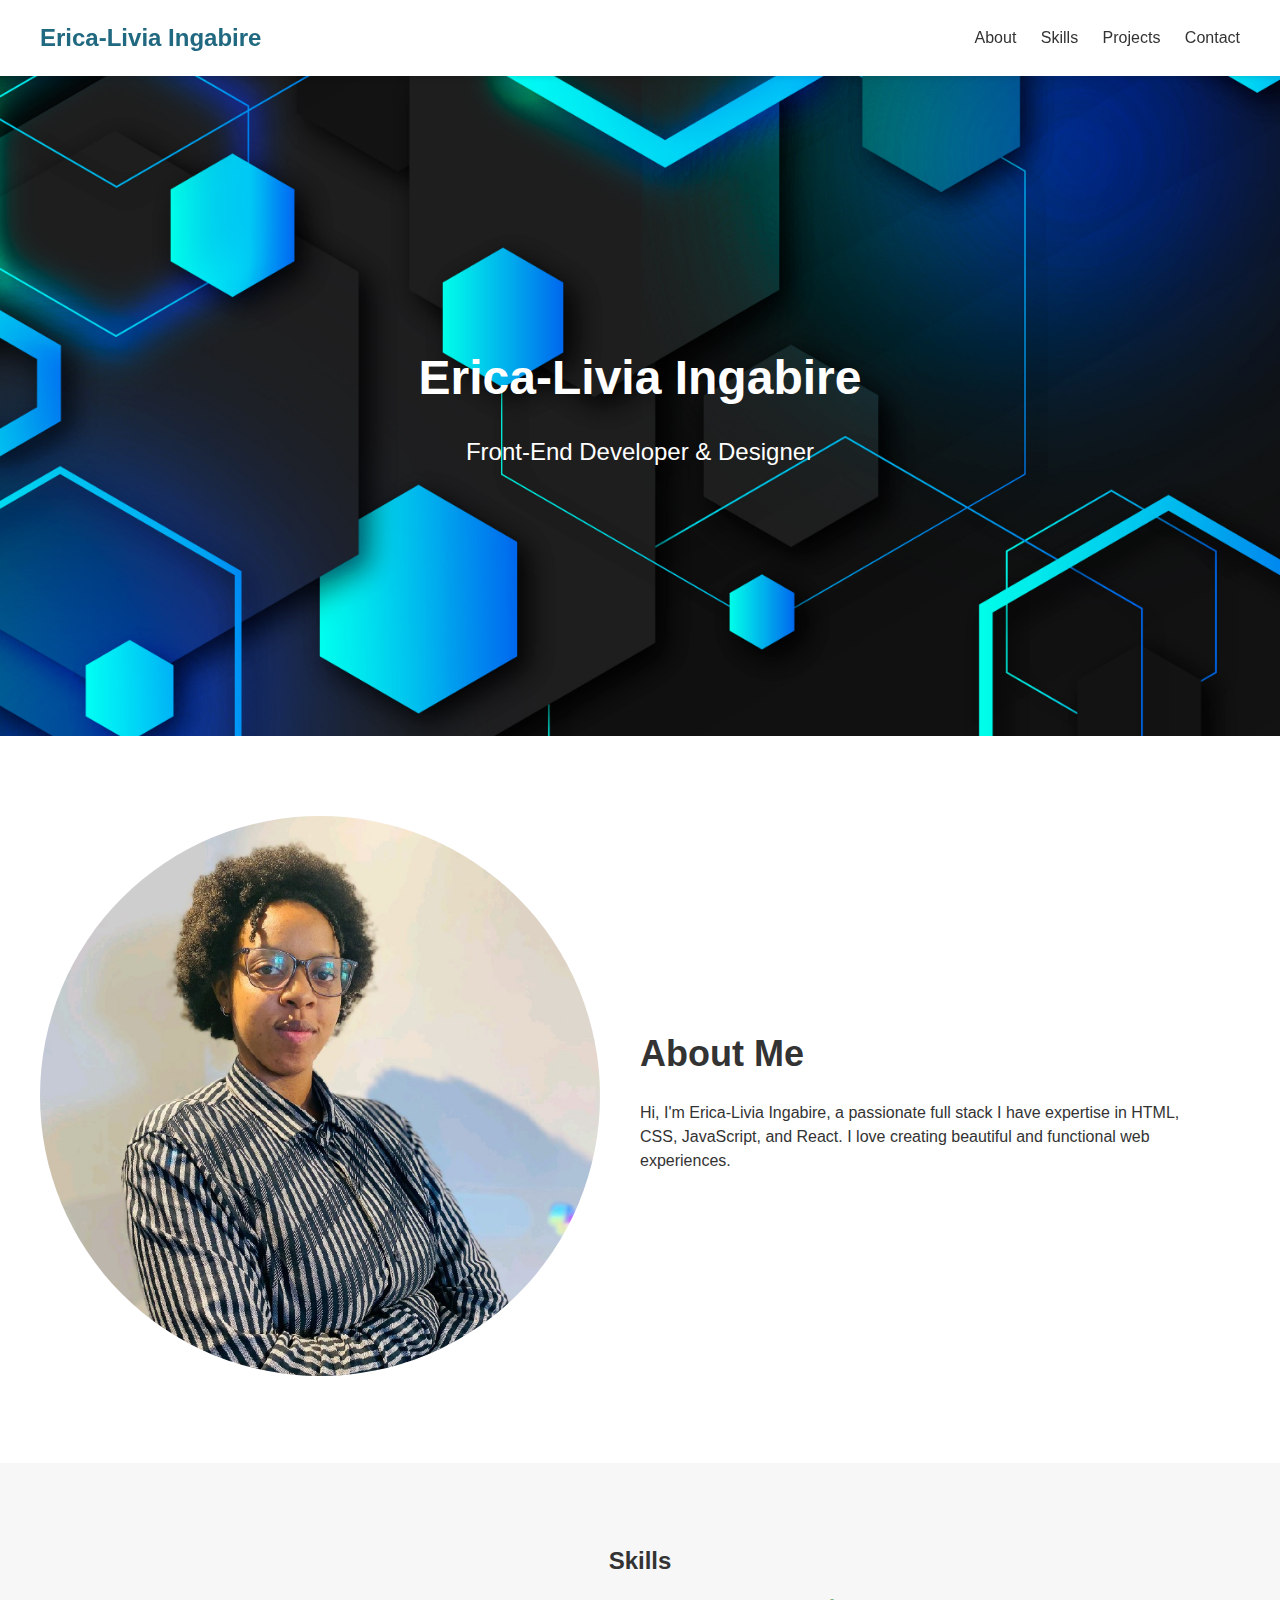
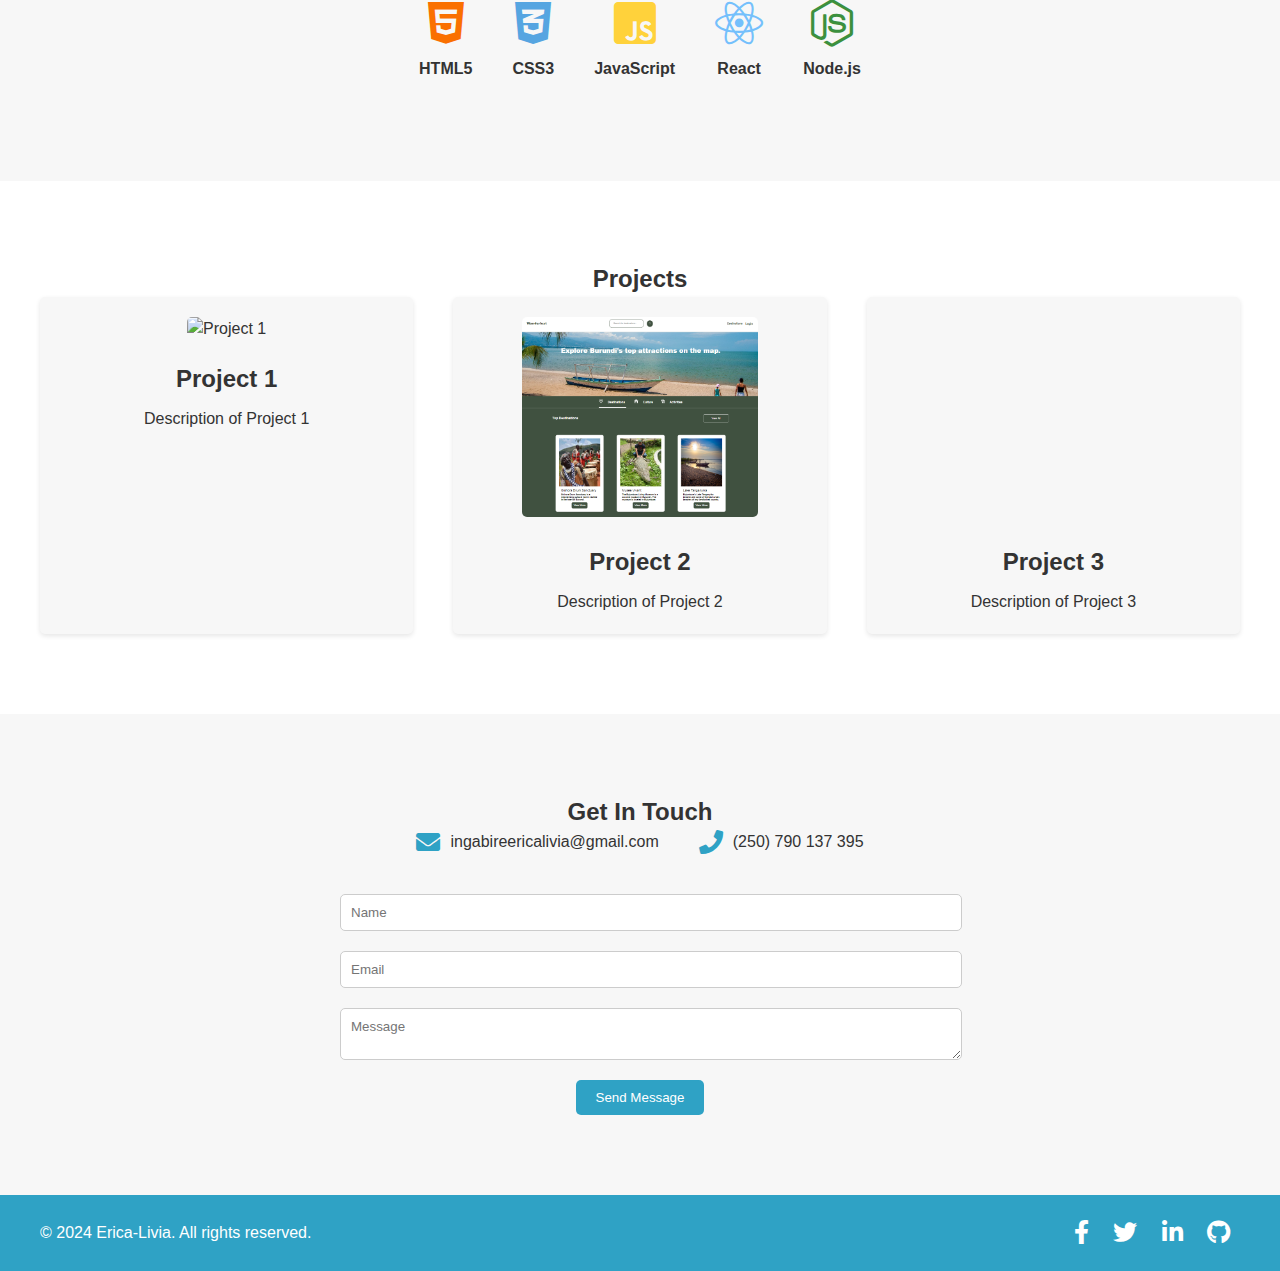
==== task-1-portfolio/index.html @ 13685189 "ptflio" ====
<!DOCTYPE html>
<html lang="en">
<head>
    <meta charset="UTF-8">
    <meta name="viewport" content="width=device-width, initial-scale=1.0">
    <title>Personal Portfolio</title>
    <link rel="stylesheet" href="https://cdnjs.cloudflare.com/ajax/libs/font-awesome/5.15.3/css/all.min.css">
    <link rel="stylesheet" href="styles.css">
</head>
<body>
    <header>
        <nav>
            <div class="logo">
                <a href="#">Erica-Livia Ingabire</a>
            </div>
            <div class="nav-links">
                <a href="#about">About</a>
                <a href="#skills">Skills</a>
                <a href="#projects">Projects</a>
                <a href="#contact">Contact</a>
            </div>
            <div class="hamburger">
                <div class="bar"></div>
                <div class="bar"></div>
                <div class="bar"></div>
            </div>
        </nav>
    </header>

    <main>
        <section id="hero">
            <div class="hero-content">
                <h1>Erica-Livia Ingabire</h1>
                <p>Front-End Developer &amp; Designer</p>
            </div>
        </section>

        <section id="about">
            <div class="section-content">
                <div class="section-image">
                    <img src="../task-1-portfolio/assets/images/erica.jpg" alt="Profile Picture">
                </div>
                <div class="section-text">
                    <h2>About Me</h2>
                    <p>Hi, I'm Erica-Livia Ingabire, a passionate full stack I have expertise in HTML, CSS, JavaScript, and React. I love creating beautiful and functional web experiences.</p>
                </div>
            </div>
        </section>

        <section id="skills">
            <h2>Skills</h2>
            <div class="skill-icons">
                <div class="skill-icon">
                    <i class="fab fa-html5" style="color: #fa7000;"></i>
                    <p>HTML5</p>
                </div>
                <div class="skill-icon">
                    <i class="fab fa-css3-alt" style="color: #56a5e1;"></i>
                    <p>CSS3</p>
                </div>
                <div class="skill-icon">
                    <i class="fab fa-js-square" style="color: #FFD23B;"></i>
                    <p>JavaScript</p>
                </div>
                <div class="skill-icon">
                    <i class="fab fa-react" style="color: #74C0FC;"></i>
                    <p>React</p>
                </div>
                <div class="skill-icon">
                    <i class="fab fa-node-js" style="color: #3c903e"></i>
                    <p>Node.js</p>
                </div>
            </div>
        </section>

        <section id="projects">
            <h2>Projects</h2>
            <div class="project-grid">
                <div class="project">
                    <img src="project1.jpg" alt="Project 1">
                    <div class="project-info">
                        <h3>Project 1</h3>
                        <p>Description of Project 1</p>
                    </div>
                </div>
                <div class="project">
                    <img src="./assets/images/project2.png" alt="Project 2">
                    <div class="project-info">
                        <h3>Project 2</h3>
                        <p>Description of Project 2</p>
                    </div>
                </div>
                <div class="project">
                    <video id="myVideo" src="./assets/videos/project3.mp4" alt="Project 3" autoplay muted>
                    </video>
                    
                    <div class="project-info">
                        <h3>Project 3</h3>
                        <p>Description of Project 3</p>
                    </div>
                </div>
            </div>
        </section>

        <section id="contact">
            <h2>Get In Touch</h2>
            <div class="contact-info">
                <div class="contact-item">
                    <i class="fas fa-envelope"></i>
                    <p>ingabireericalivia@gmail.com</p>
                </div>
                <div class="contact-item">
                    <i class="fas fa-phone"></i>
                    <p>(250) 790 137 395</p>
                </div>
            </div>
            <form>
                <input type="text" placeholder="Name" required>
                <input type="email" placeholder="Email" required>
                <textarea placeholder="Message" required></textarea>
                
                <button type="submit">Send Message</button>
            </form>
        </section>
    </main>

    <footer>
        <div class="footer-content">
            <p>&copy; 2024 Erica-Livia. All rights reserved.</p>
            <div class="social-links">
                <a href="#"><i class="fab fa-facebook-f"></i></a>
                <a href="#"><i class="fab fa-twitter"></i></a>
                <a href="#"><i class="fab fa-linkedin-in"></i></a>
                <a href="#"><i class="fab fa-github"></i></a>
            </div>
        </div>
    </footer>
    <script>   
        const hamburger = document.querySelector('.hamburger');
        const navLinks = document.querySelector('.nav-links');

        hamburger.addEventListener('click', () => {
            hamburger.classList.toggle('active');
            navLinks.classList.toggle('active');
        });
    </script>
</body>
</html>
---- task-1-portfolio/styles.css ----
body, h1, h2, h3, p, ul, li {
    margin: 0;
    padding: 0;
}

/* Basic styles */
body {
    font-family: 'Roboto', sans-serif;
    line-height: 1.5;
    color: #333;
}

/* Header */
header {
    background-color: #fff;
    box-shadow: 0 2px 5px rgba(0, 0, 0, 0.1);
    position: sticky;
    top: 0;
    z-index: 100;
}

nav {
    display: flex;
    justify-content: space-between;
    align-items: center;
    max-width: 1200px;
    margin: 0 auto;
    padding: 20px;
}

.logo a {
    font-size: 24px;
    font-weight: bold;
    color: rgb(32, 105, 128);
    text-decoration: none;
}

.nav-links a {
    color: #333;
    text-decoration: none;
    margin-left: 20px;
    transition: color 0.3s;
}

.nav-links a:hover {
    color: #666;
}

/* Hamburger menu */
.hamburger {
    display: none;
    cursor: pointer;
}

.bar {
    display: block;
    width: 25px;
    height: 3px;
    margin: 5px auto;
    -webkit-transition: all 0.3s ease-in-out;
    transition: all 0.3s ease-in-out;
    background-color: rgb(47, 162, 197);
}
/* Hamburger menu active state */
.hamburger.active .bar:nth-child(2) {
    opacity: 0;
}

.hamburger.active .bar:nth-child(1) {
    transform: translateY(8px) rotate(45deg);
}

.hamburger.active .bar:nth-child(3) {
    transform: translateY(-8px) rotate(-45deg);
}

.nav-links.active {
    display: flex;
    flex-direction: column;
    align-items: center;
    background-color: #fff;
    box-shadow: 0 2px 5px rgba(0, 0, 0, 0.1);
    position: absolute;
    top: 80px;
    left: 0;
    right: 0;
    padding: 20px;
}

.nav-links.active a {
    margin: 10px 0;
}

/* Responsive styles */
@media (max-width: 800px) {
    .nav-links {
        display: none;
    }

    .hamburger {
        display: block;
    }
}


/* Hero section */
#hero {
    background-image: url('../task-1-portfolio/assets/images/hero1.jpg');
    background-size: cover;
    background-position: center;
    height: 500px;
    display: flex;
    justify-content: center;
    align-items: center;
    text-align: center;
    color: #fff;
}

.hero-content h1 {
    font-size: 48px;
    margin-bottom: 20px;
}

.hero-content p {
    font-size: 24px;
}

/* Sections */
section {
    padding: 80px 20px;
}

.section-content {
    max-width: 1200px;
    margin: 0 auto;
    display: flex;
    align-items: center;
}

.section-image {
    flex: 1;
}

.section-image img {
    max-width: 100%;
    border-radius: 50%;
}

.section-text {
    flex: 1;
    padding: 0 40px;
}

.section-text h2 {
    font-size: 36px;
    margin-bottom: 20px;
}

/* Skills section */
#skills {
    background-color: #f7f7f7;
    text-align: center;
}

.skill-icons {
    display: flex;
    justify-content: center;
    flex-wrap: wrap;
    max-width: 800px;
    margin: 0 auto;
}

.skill-icon {
    margin: 20px;
    text-align: center;
}

.skill-icon i {
    font-size: 48px;
    color: #333;
    margin-bottom: 10px;
}

.skill-icon p {
    font-weight: bold;
}

/* Projects section */
#projects {
    text-align: center;
}

.project-grid {
    display: grid;
    grid-template-columns: repeat(auto-fit, minmax(300px, 1fr));
    grid-gap: 40px;
    max-width: 1200px;
    margin: 0 auto;
}

.project {
    background-color: #f7f7f7;
    padding: 20px;
    border-radius: 5px;
    box-shadow: 0 2px 5px rgba(0, 0, 0, 0.1);
    transition: transform 0.3s;
}

.project:hover {
    transform: translateY(-5px);
}

.project img {
    max-width: 100%;
    height: 200px;
    object-fit: cover;
    border-radius: 5px;
    margin-bottom: 20px;
}
.project video {
    max-width: 100%;
    height: 200px;
    object-fit: cover;
    border-radius: 5px;
    margin-bottom: 20px;
}

.project-info h3 {
    font-size: 24px;
    margin-bottom: 10px;
}

/* Contact section */
#contact {
    background-color: #f7f7f7;
    text-align: center;
}

.contact-info {
    display: flex;
    justify-content: center;
    margin-bottom: 40px;
}

.contact-item {
    display: flex;
    align-items: center;
    margin: 0 20px;
}

.contact-item i {
    font-size: 24px;
    color: rgb(47, 162, 197);
    margin-right: 10px;
}

form {
    max-width: 600px;
    margin: 0 auto;
}

form input,
form textarea {
    display: block;
    width: 100%;
    padding: 10px;
    margin-bottom: 20px;
    border: 1px solid #ccc;
    border-radius: 5px;
    font-family: inherit;
}

form button {
    background-color: rgb(47, 162, 197);
    color: #fff;
    border: none;
    padding: 10px 20px;
    border-radius: 5px;
    cursor: pointer;
    transition: background-color 0.3s;
}

form button:hover {
    background-color: #555;
}

/* Footer */
footer {
    background-color: rgb(47, 162, 197);
    color: #fff;
    padding: 20px;
    text-align: center;
}

.footer-content {
    max-width: 1200px;
    margin: 0 auto;
    display: flex;
    justify-content: space-between;
    align-items: center;
}

.social-links a {
    color: #fff;
    margin: 0 10px;
    font-size: 24px;
    transition: color 0.3s;
}

.social-links a:hover {
    color: #ccc;
}
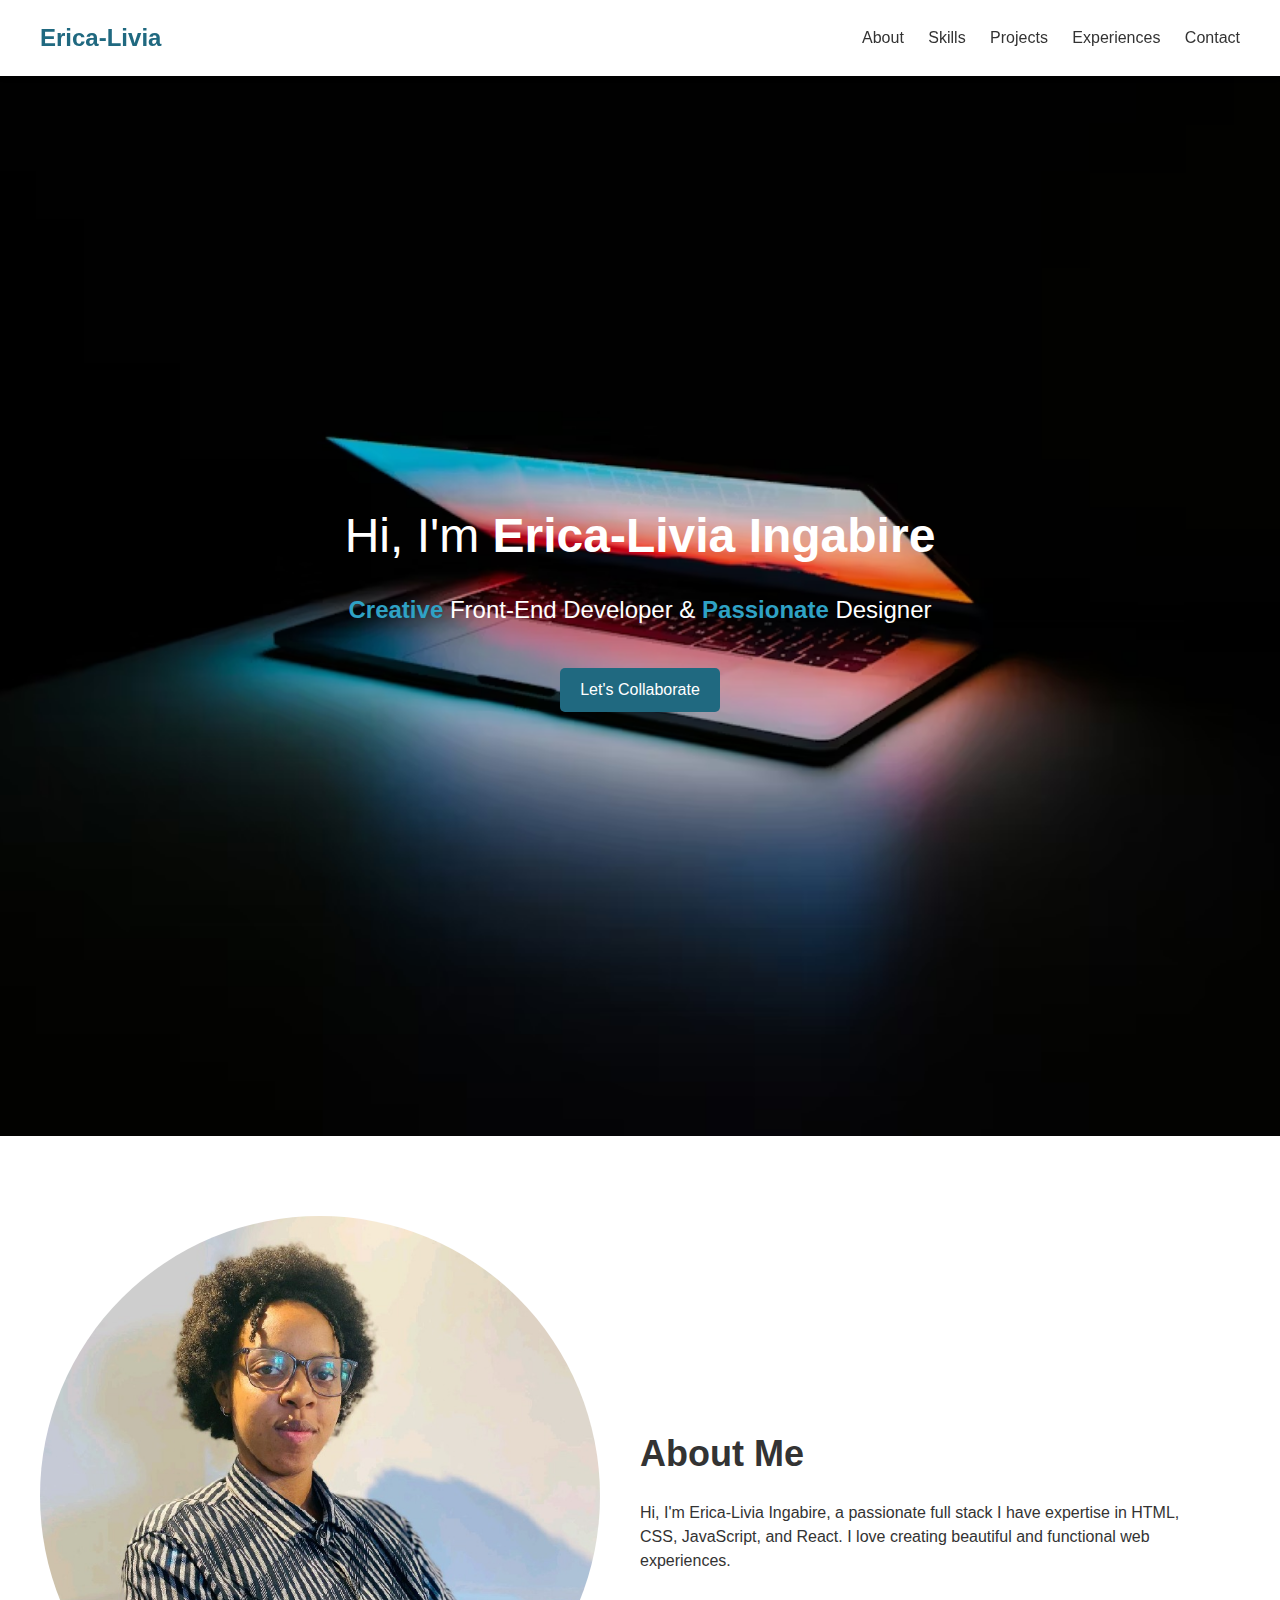
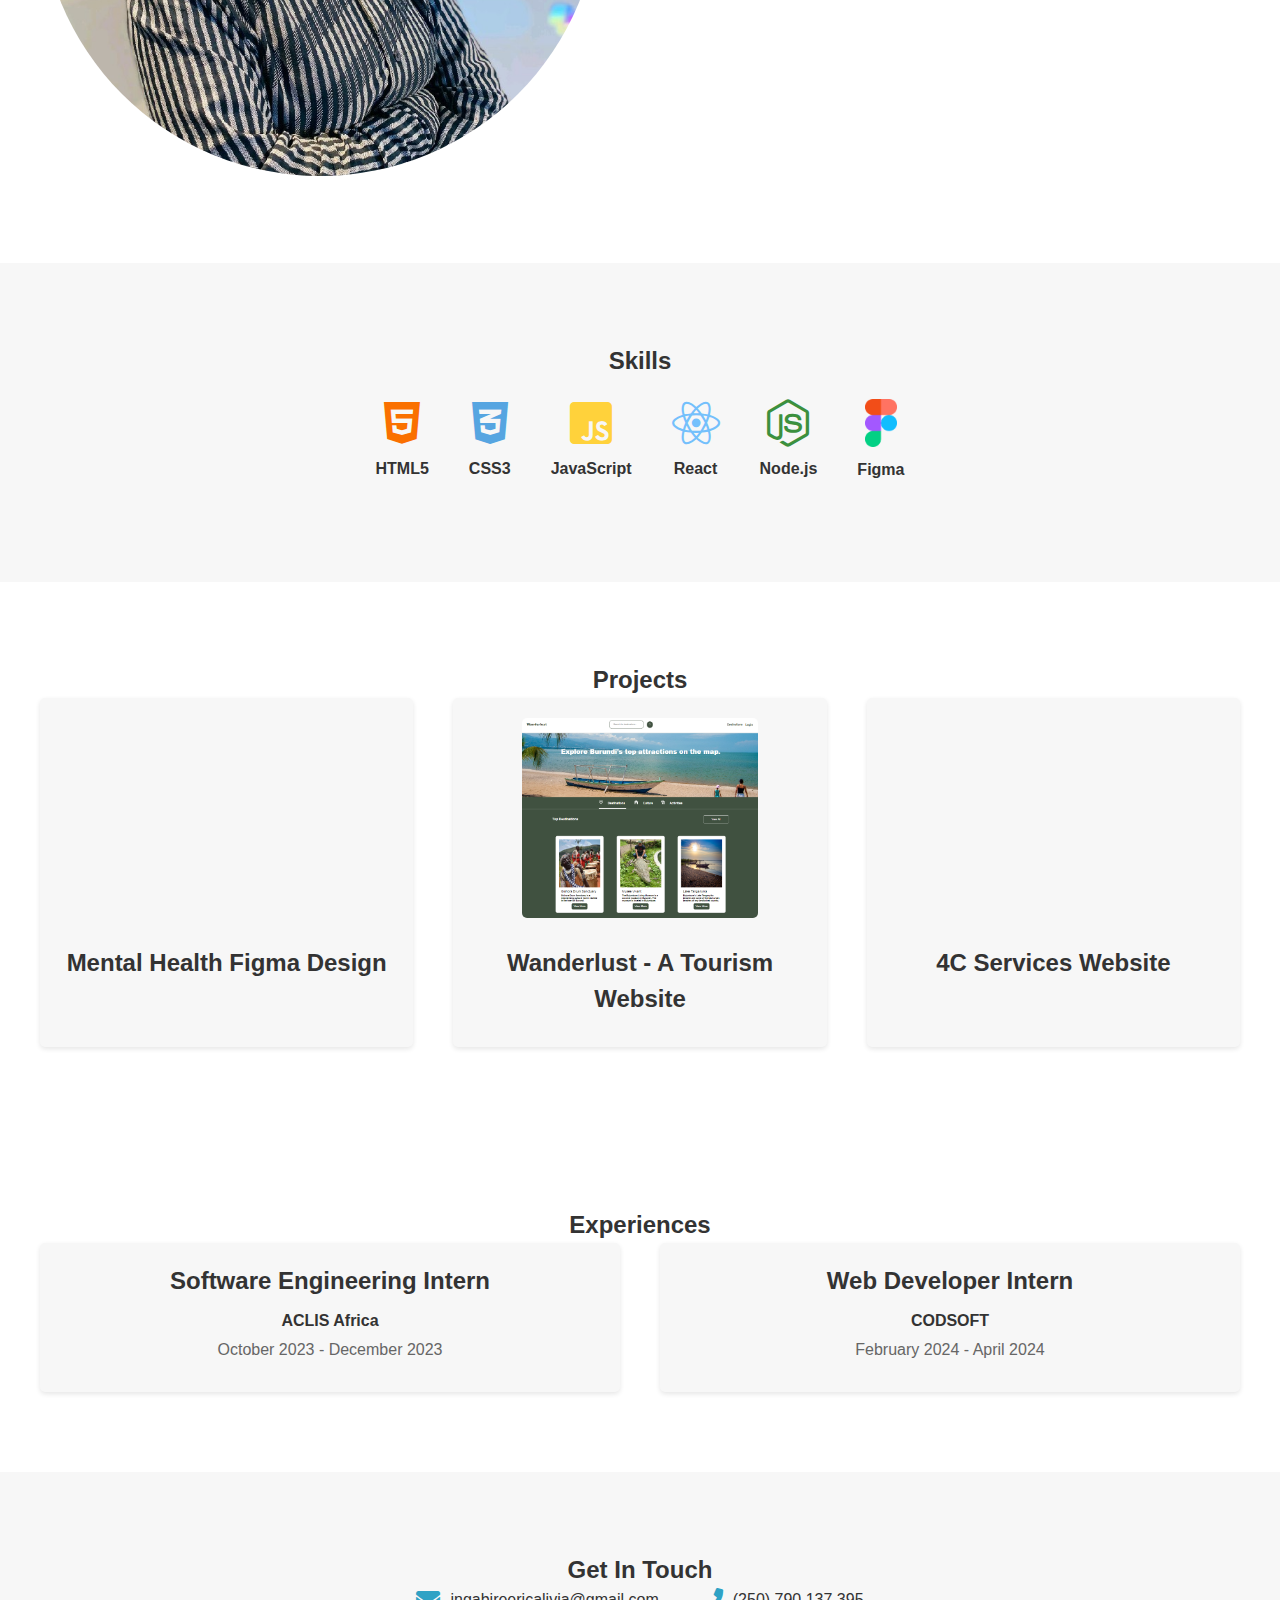
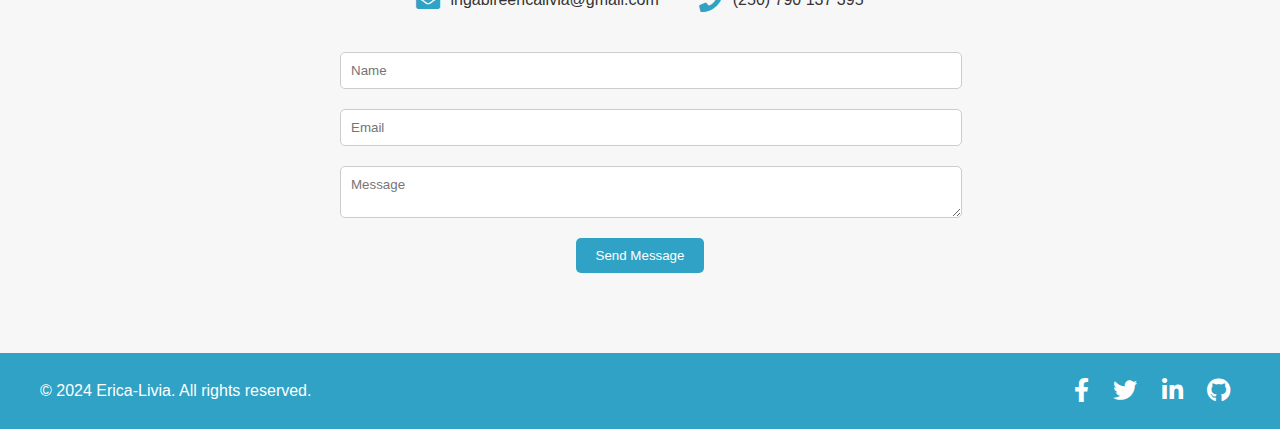
==== commit a6d621eb: "portfolio" ====
--- a/task-1-portfolio/index.html
+++ b/task-1-portfolio/index.html
@@ -3,7 +3,7 @@
 <head>
     <meta charset="UTF-8">
     <meta name="viewport" content="width=device-width, initial-scale=1.0">
-    <title>Personal Portfolio</title>
+    <title>Erica's Portfolio</title>
     <link rel="stylesheet" href="https://cdnjs.cloudflare.com/ajax/libs/font-awesome/5.15.3/css/all.min.css">
     <link rel="stylesheet" href="styles.css">
 </head>
@@ -11,12 +11,13 @@
     <header>
         <nav>
             <div class="logo">
-                <a href="#">Erica-Livia Ingabire</a>
+                <a href="#">Erica-Livia</a>
             </div>
             <div class="nav-links">
                 <a href="#about">About</a>
                 <a href="#skills">Skills</a>
                 <a href="#projects">Projects</a>
+                <a href="#experiences">Experiences</a>
                 <a href="#contact">Contact</a>
             </div>
             <div class="hamburger">
@@ -30,8 +31,14 @@
     <main>
         <section id="hero">
             <div class="hero-content">
-                <h1>Erica-Livia Ingabire</h1>
-                <p>Front-End Developer &amp; Designer</p>
+                <h1>
+                    <span class="intro">Hi, I'm</span>
+                    <span class="name">Erica-Livia Ingabire</span>
+                </h1>
+                <p class="tagline">
+                    <span class="emphasized">Creative</span> Front-End Developer &amp; <span class="emphasized">Passionate</span> Designer
+                </p>
+                <a href="#contact" class="btn">Let's Collaborate</a>
             </div>
         </section>
 
@@ -70,6 +77,12 @@
                     <i class="fab fa-node-js" style="color: #3c903e"></i>
                     <p>Node.js</p>
                 </div>
+                <div class="skill-icon">
+                    <div class="icon-container">
+                        <img src="./assets/images/figma-icon.png" alt="Figma" class="icon-img">
+                    </div>
+                    <p>Figma</p>
+                </div>
             </div>
         </section>
 
@@ -77,17 +90,16 @@
             <h2>Projects</h2>
             <div class="project-grid">
                 <div class="project">
-                    <img src="project1.jpg" alt="Project 1">
+                    <video id="myVideo" src="./assets/videos/project1.mp4" alt="Project 3" autoplay muted>
+                    </video>
                     <div class="project-info">
-                        <h3>Project 1</h3>
-                        <p>Description of Project 1</p>
+                        <h3>Mental Health Figma Design</h3>
                     </div>
                 </div>
                 <div class="project">
                     <img src="./assets/images/project2.png" alt="Project 2">
                     <div class="project-info">
-                        <h3>Project 2</h3>
-                        <p>Description of Project 2</p>
+                        <h3>Wanderlust - A Tourism Website</h3>
                     </div>
                 </div>
                 <div class="project">
@@ -95,12 +107,26 @@
                     </video>
                     
                     <div class="project-info">
-                        <h3>Project 3</h3>
-                        <p>Description of Project 3</p>
+                        <h3>4C Services Website</h3>
                     </div>
                 </div>
             </div>
         </section>
+        <section id="experiences">
+          <h2>Experiences</h2>
+          <div class="experience-grid">
+        <div class="experience">
+            <h3>Software Engineering Intern</h3>
+            <p class="company">ACLIS Africa</p>
+            <p class="duration">October 2023 - December 2023</p>
+        </div>
+        <div class="experience">
+            <h3>Web Developer Intern</h3>
+            <p class="company">CODSOFT</p>
+            <p class="duration">February 2024 - April 2024</p>
+        </div>
+    </div>
+</section>
 
         <section id="contact">
             <h2>Get In Touch</h2>
@@ -122,6 +148,7 @@
                 <button type="submit">Send Message</button>
             </form>
         </section>
+        
     </main>
 
     <footer>
--- a/task-1-portfolio/styles.css
+++ b/task-1-portfolio/styles.css
@@ -59,7 +59,7 @@
     margin: 5px auto;
     -webkit-transition: all 0.3s ease-in-out;
     transition: all 0.3s ease-in-out;
-    background-color: rgb(47, 162, 197);
+    background-color: rgb(32, 105, 128);
 }
 /* Hamburger menu active state */
 .hamburger.active .bar:nth-child(2) {
@@ -105,15 +105,21 @@
 
 /* Hero section */
 #hero {
-    background-image: url('../task-1-portfolio/assets/images/hero1.jpg');
+    background-image: url('./assets/images/hero.avif');
     background-size: cover;
     background-position: center;
-    height: 500px;
+    height: 100vh;
     display: flex;
     justify-content: center;
     align-items: center;
     text-align: center;
     color: #fff;
+    position: relative;
+}
+
+.hero-content {
+    max-width: 800px;
+    padding: 20px;
 }
 
 .hero-content h1 {
@@ -121,10 +127,37 @@
     margin-bottom: 20px;
 }
 
-.hero-content p {
-    font-size: 24px;
-}
-
+.intro {
+    font-weight: normal;
+}
+
+.name {
+    font-weight: bold;
+}
+
+.tagline {
+    font-size: 24px;
+    margin-bottom: 40px;
+}
+
+.emphasized {
+    font-weight: bold;
+    color: rgb(47, 162, 197);
+}
+
+.btn {
+    display: inline-block;
+    background-color: rgb(32, 105, 128);
+    color: #fff;
+    text-decoration: none;
+    padding: 10px 20px;
+    border-radius: 5px;
+    transition: background-color 0.3s;
+}
+
+.btn:hover {
+    background-color: rgb(47, 162, 197);
+}
 /* Sections */
 section {
     padding: 80px 20px;
@@ -185,6 +218,11 @@
     font-weight: bold;
 }
 
+.icon-container .icon-img {
+    height: 48px;
+    margin-bottom: 4px;
+}
+
 /* Projects section */
 #projects {
     text-align: center;
@@ -252,6 +290,50 @@
     font-size: 24px;
     color: rgb(47, 162, 197);
     margin-right: 10px;
+}
+
+/* Experiences section */
+#experiences {
+    text-align: center;
+}
+
+.experience-grid {
+    display: grid;
+    grid-template-columns: repeat(auto-fit, minmax(300px, 1fr));
+    grid-gap: 40px;
+    max-width: 1200px;
+    margin: 0 auto;
+}
+
+.experience {
+    background-color: #f7f7f7;
+    padding: 20px;
+    border-radius: 5px;
+    box-shadow: 0 2px 5px rgba(0, 0, 0, 0.1);
+    transition: transform 0.3s;
+}
+
+.experience:hover {
+    transform: translateY(-5px);
+}
+
+.experience h3 {
+    font-size: 24px;
+    margin-bottom: 10px;
+}
+
+.experience .company {
+    font-weight: bold;
+    margin-bottom: 5px;
+}
+
+.experience .duration {
+    color: #666;
+    margin-bottom: 10px;
+}
+
+.experience .description {
+    line-height: 1.5;
 }
 
 form {
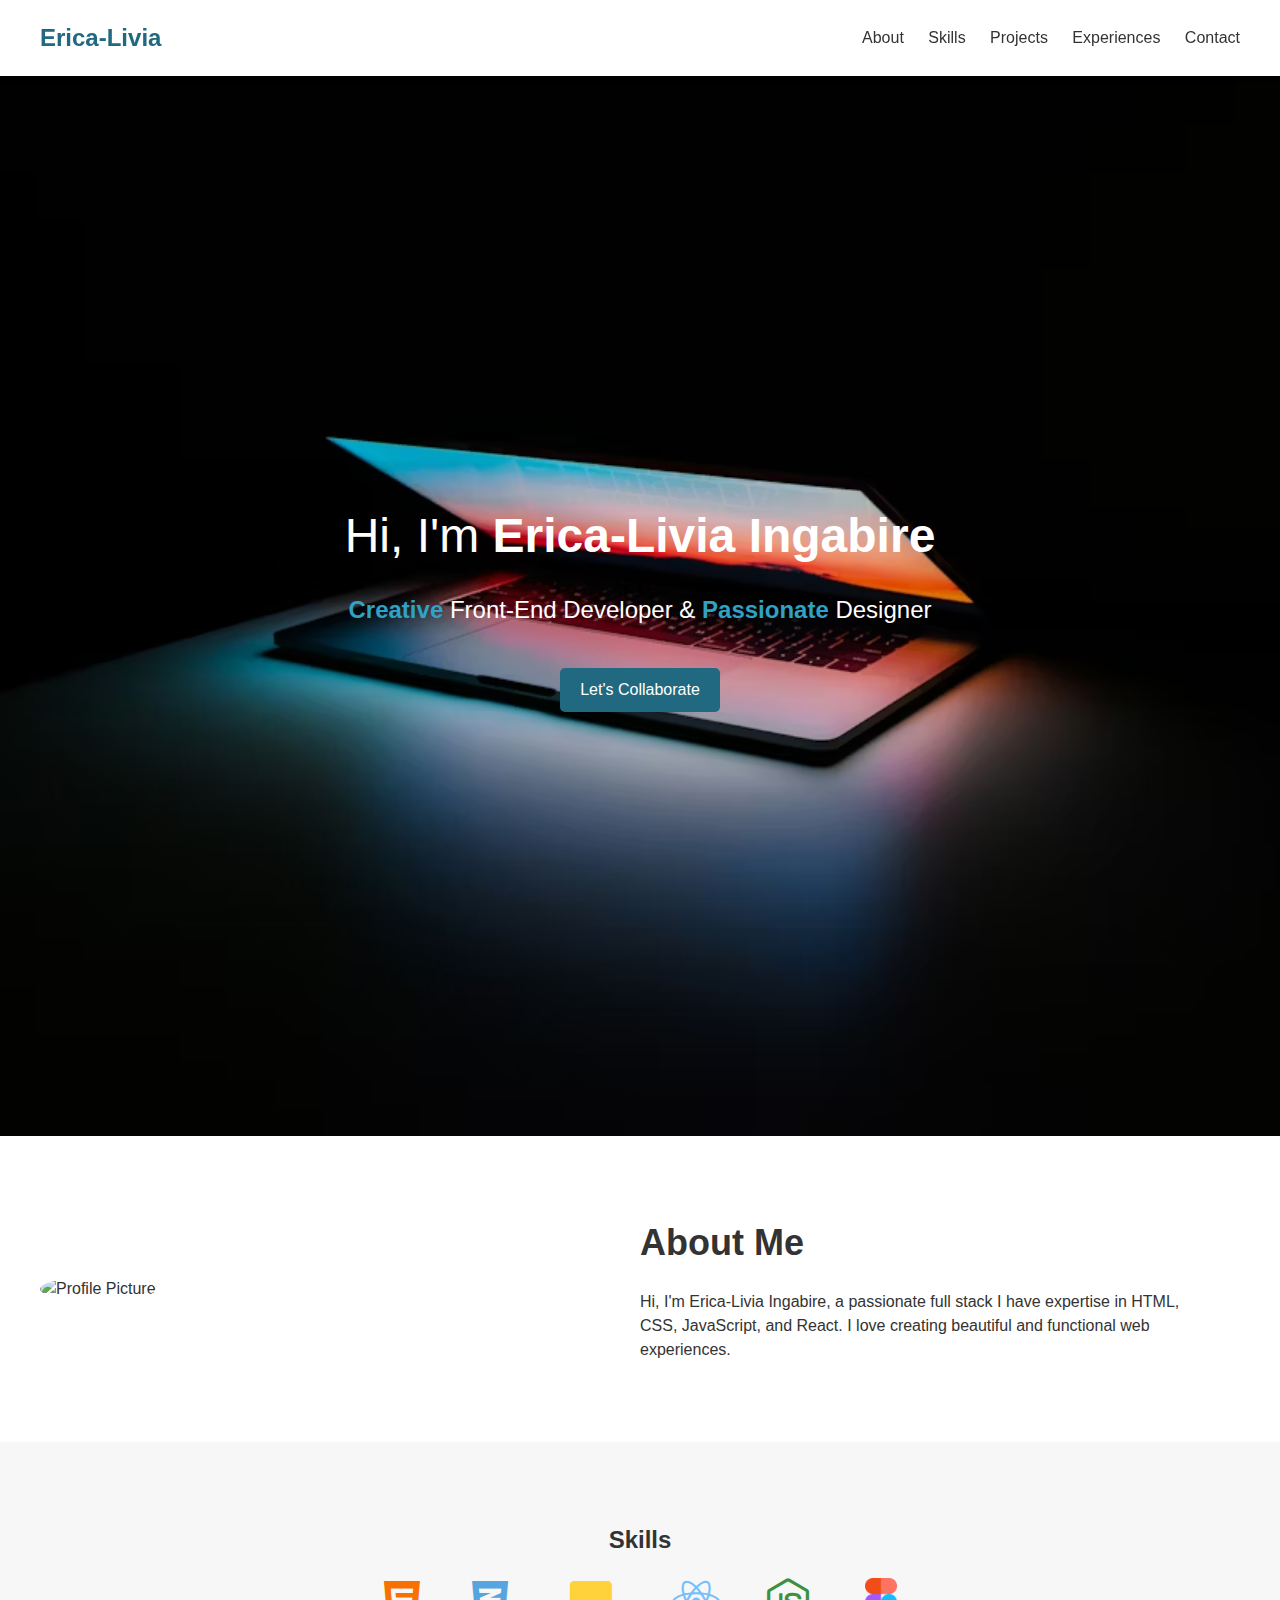
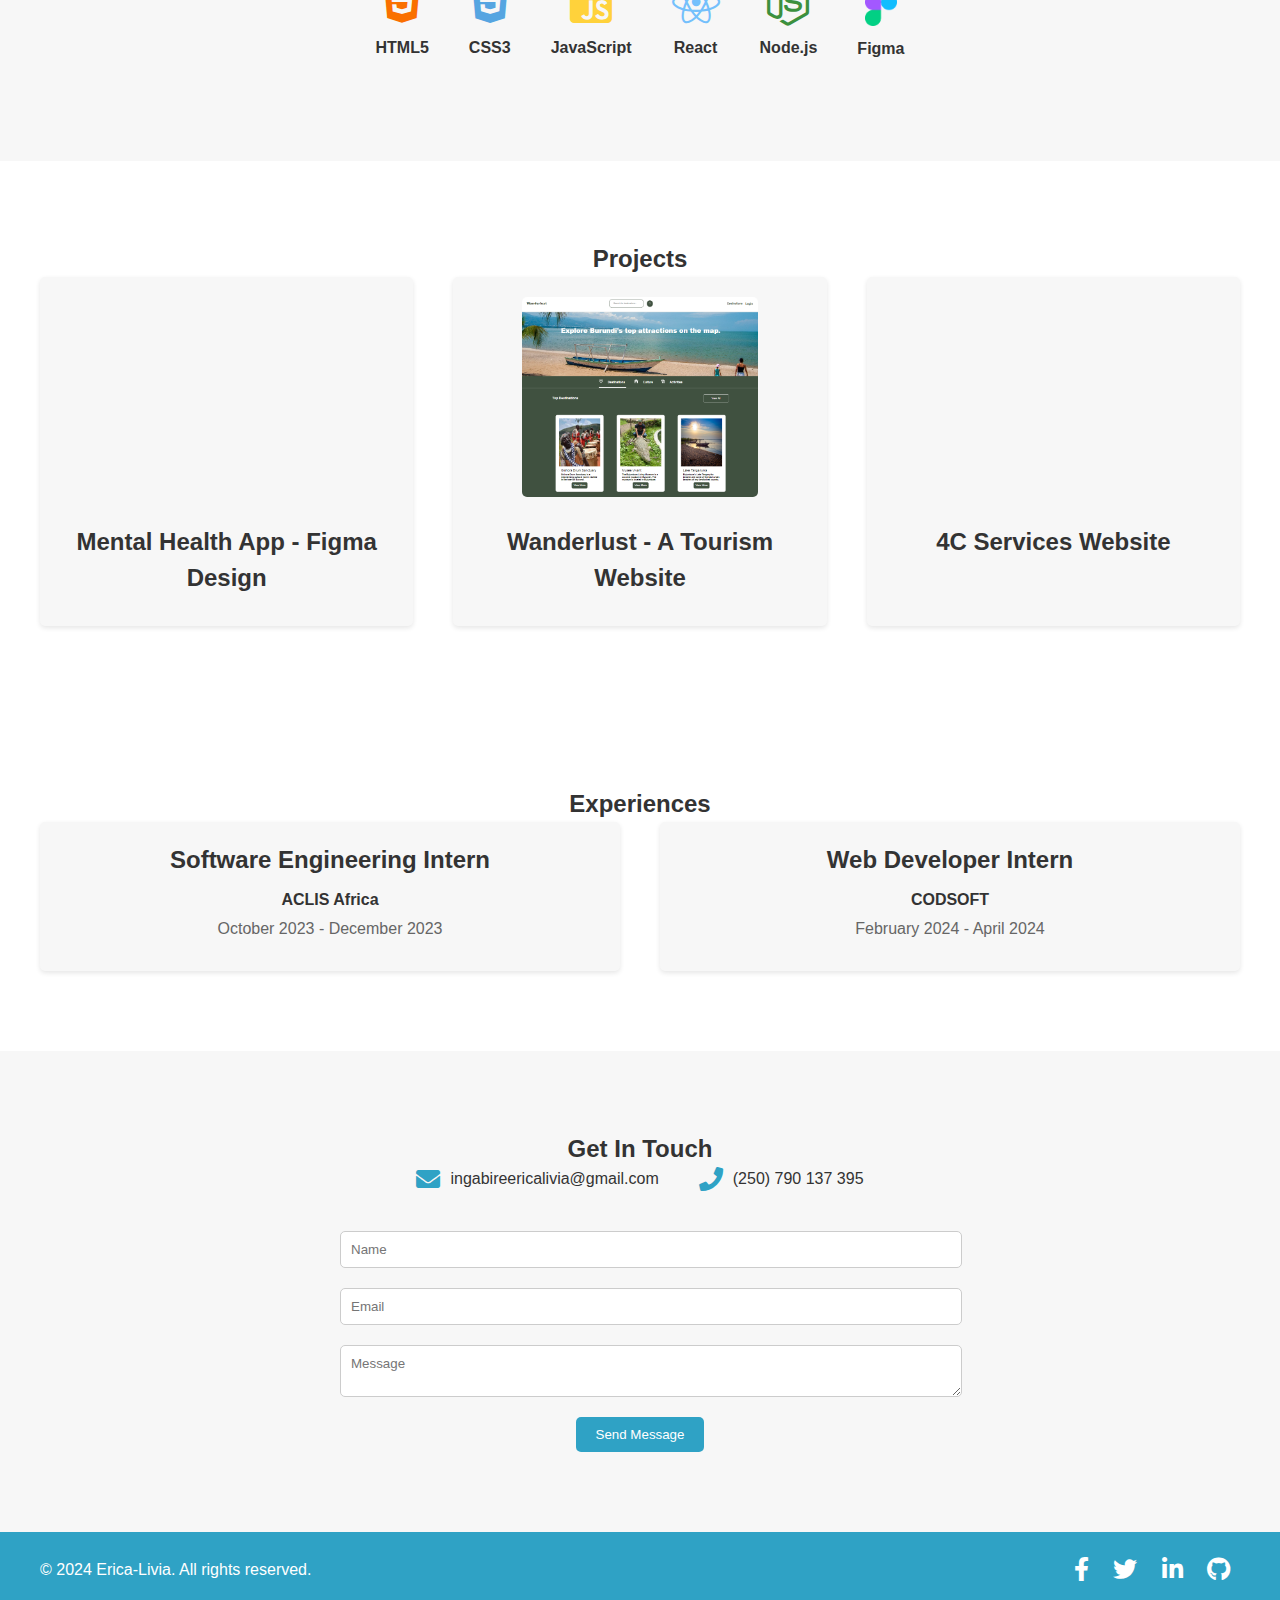
==== commit afe767af: "portfolio" ====
--- a/task-1-portfolio/index.html
+++ b/task-1-portfolio/index.html
@@ -93,7 +93,7 @@
                     <video id="myVideo" src="./assets/videos/project1.mp4" alt="Project 3" autoplay muted>
                     </video>
                     <div class="project-info">
-                        <h3>Mental Health Figma Design</h3>
+                        <h3>Mental Health App - Figma Design</h3>
                     </div>
                 </div>
                 <div class="project">
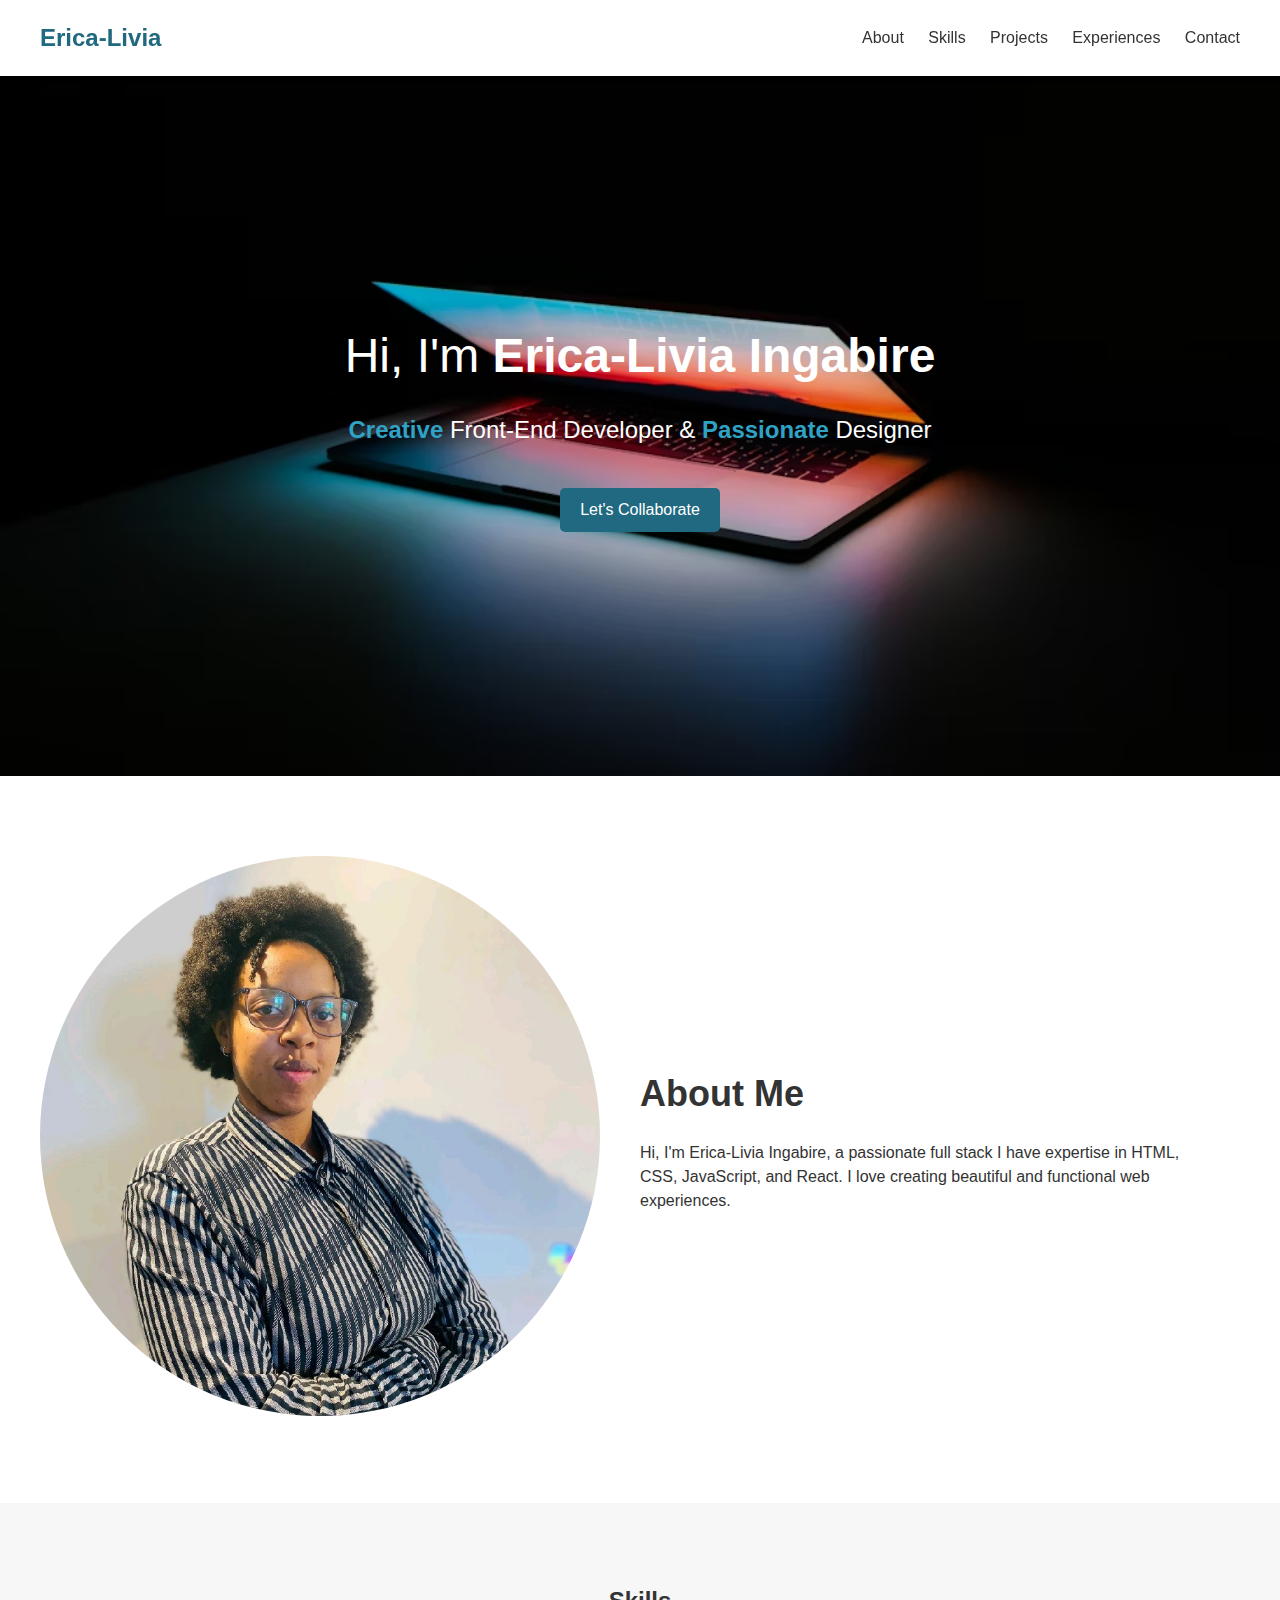
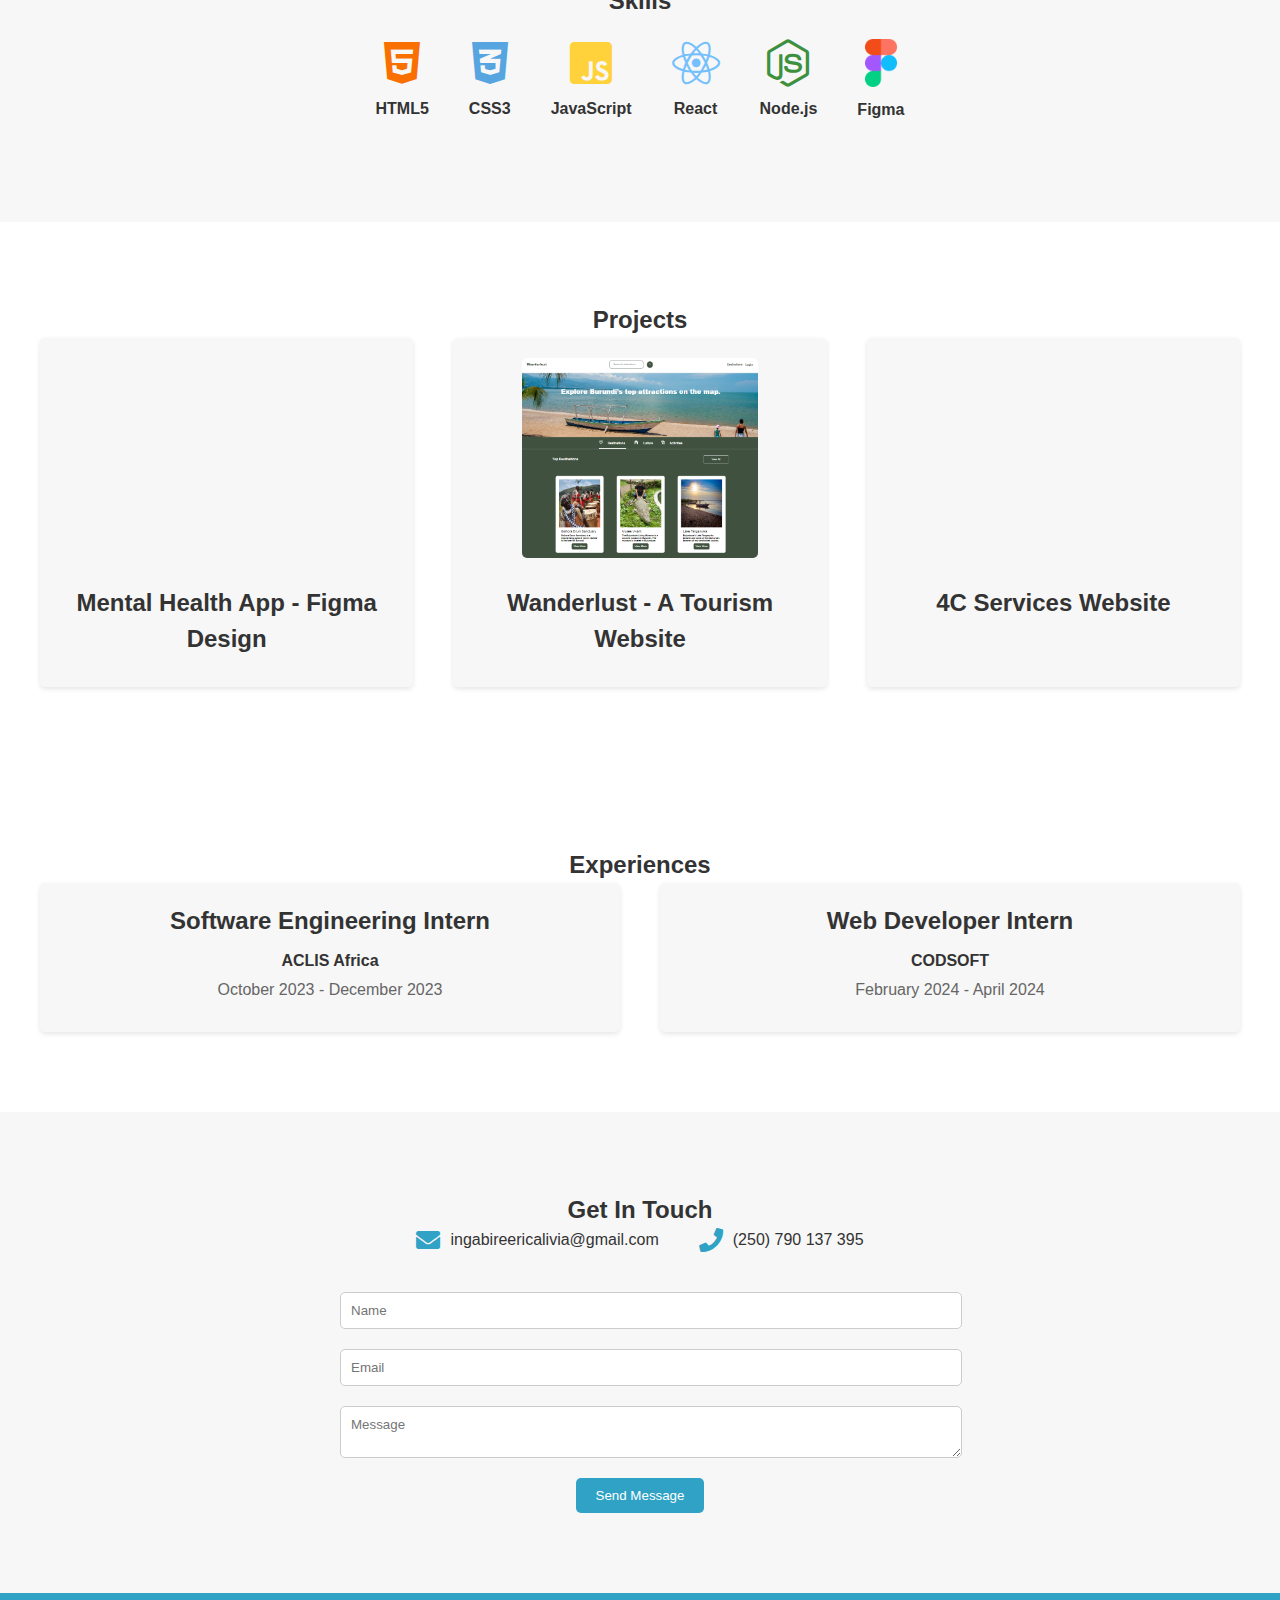
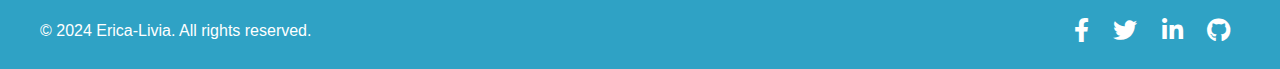
==== commit ea70372c: "icon" ====
--- a/task-1-portfolio/index.html
+++ b/task-1-portfolio/index.html
@@ -6,6 +6,7 @@
     <title>Erica's Portfolio</title>
     <link rel="stylesheet" href="https://cdnjs.cloudflare.com/ajax/libs/font-awesome/5.15.3/css/all.min.css">
     <link rel="stylesheet" href="styles.css">
+    <link rel="icon" href="https://studio2108.com/wp-content/uploads/2011/11/icon-website.png">
 </head>
 <body>
     <header>
--- a/task-1-portfolio/styles.css
+++ b/task-1-portfolio/styles.css
@@ -108,7 +108,7 @@
     background-image: url('./assets/images/hero.avif');
     background-size: cover;
     background-position: center;
-    height: 100vh;
+    height: 60vh;
     display: flex;
     justify-content: center;
     align-items: center;
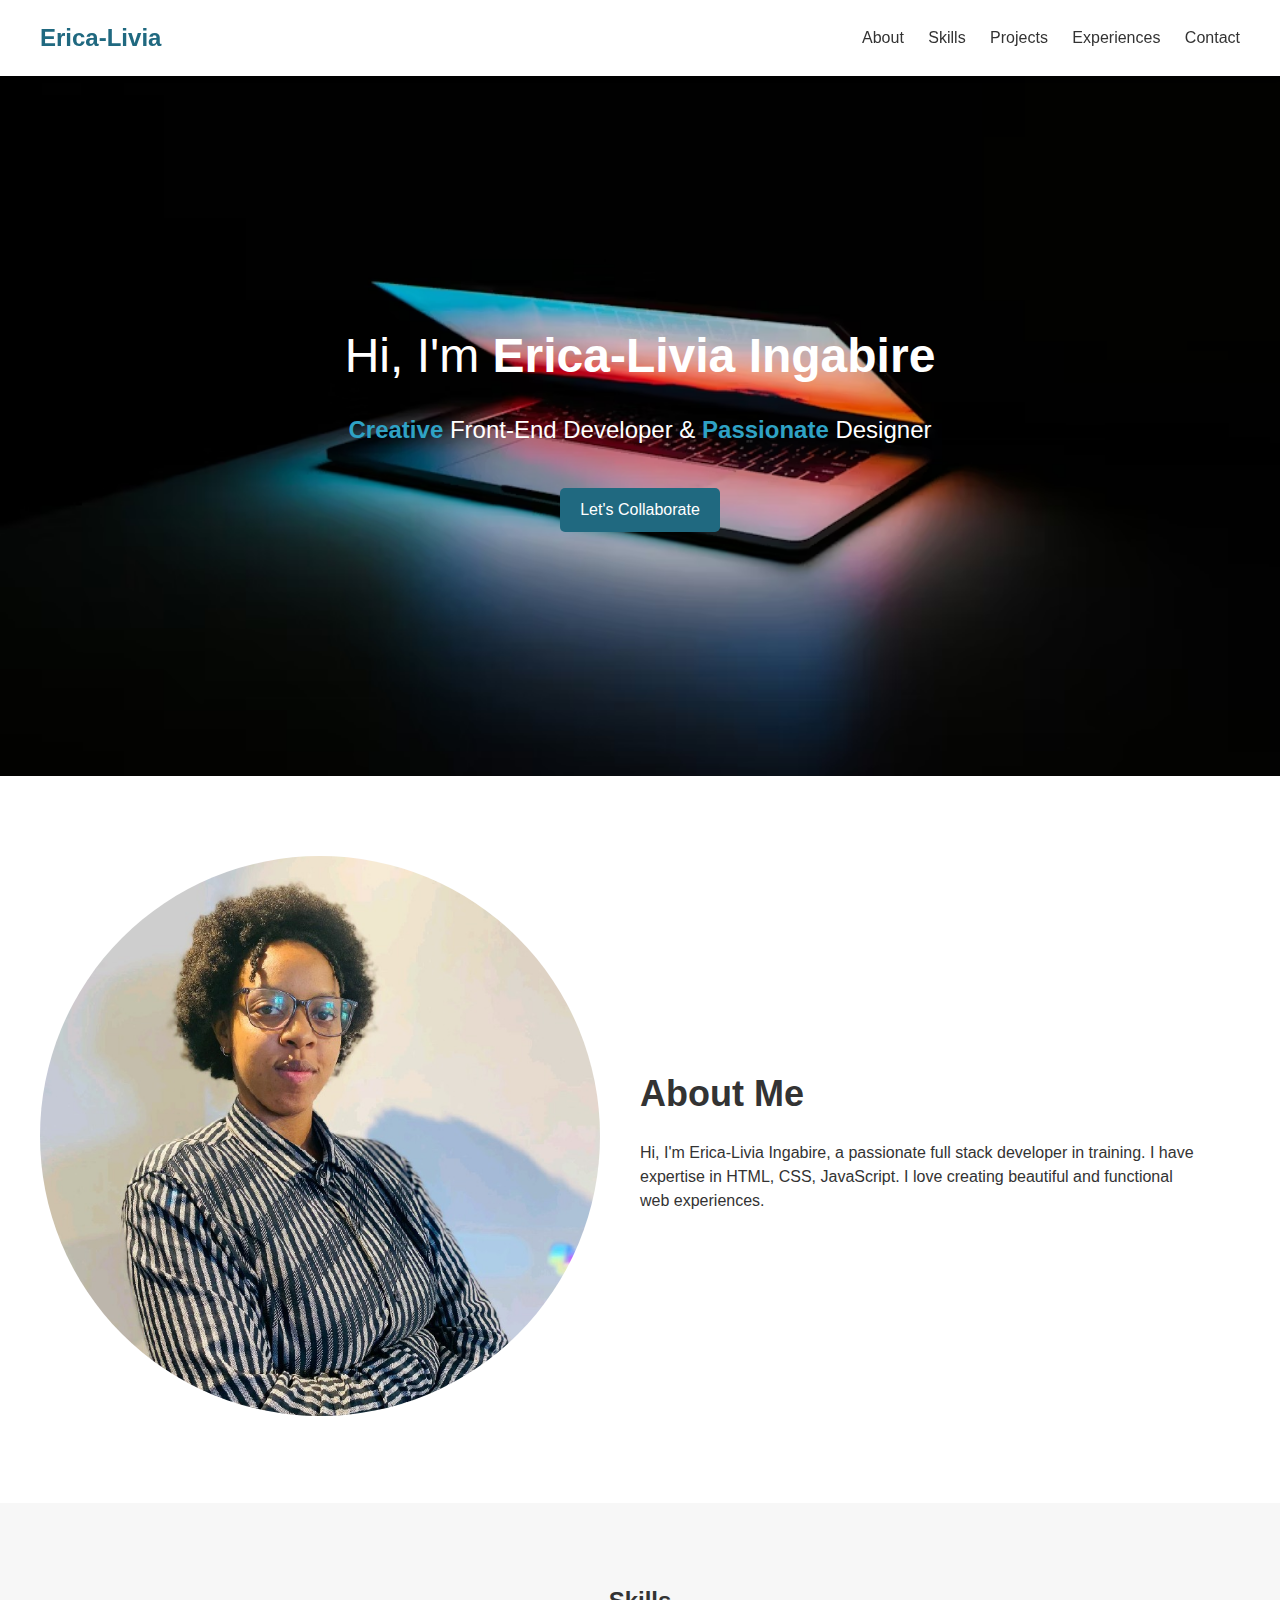
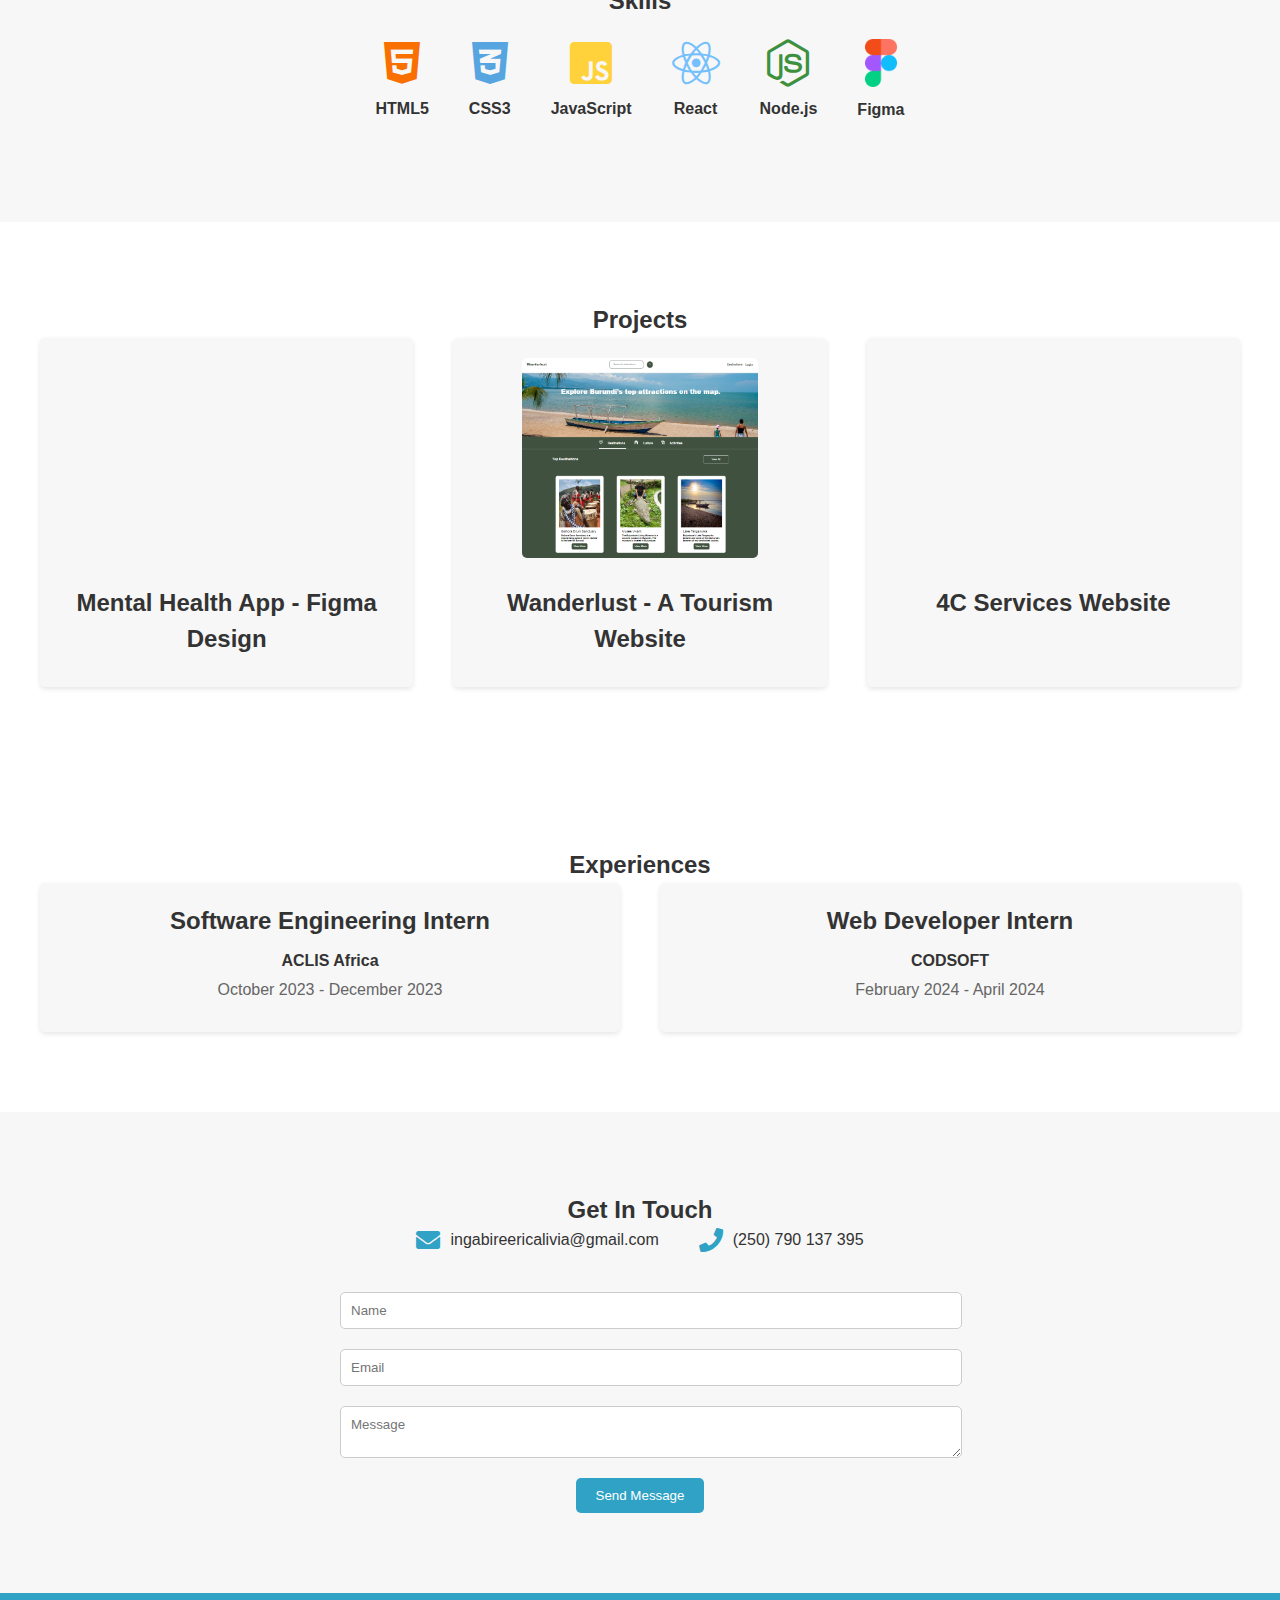
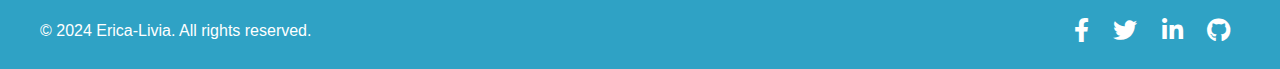
==== commit aa24aa82: "desc" ====
--- a/task-1-portfolio/index.html
+++ b/task-1-portfolio/index.html
@@ -3,7 +3,7 @@
 <head>
     <meta charset="UTF-8">
     <meta name="viewport" content="width=device-width, initial-scale=1.0">
-    <title>Erica's Portfolio</title>
+    <title>Welcome</title>
     <link rel="stylesheet" href="https://cdnjs.cloudflare.com/ajax/libs/font-awesome/5.15.3/css/all.min.css">
     <link rel="stylesheet" href="styles.css">
     <link rel="icon" href="https://studio2108.com/wp-content/uploads/2011/11/icon-website.png">
@@ -46,11 +46,11 @@
         <section id="about">
             <div class="section-content">
                 <div class="section-image">
-                    <img src="../task-1-portfolio/assets/images/erica.jpg" alt="Profile Picture">
+                    <img src="./assets/images/erica.jpg" alt="Profile Picture">
                 </div>
                 <div class="section-text">
                     <h2>About Me</h2>
-                    <p>Hi, I'm Erica-Livia Ingabire, a passionate full stack I have expertise in HTML, CSS, JavaScript, and React. I love creating beautiful and functional web experiences.</p>
+                    <p>Hi, I'm Erica-Livia Ingabire, a passionate full stack developer in training. I have expertise in HTML, CSS, JavaScript. I love creating beautiful and functional web experiences.</p>
                 </div>
             </div>
         </section>
